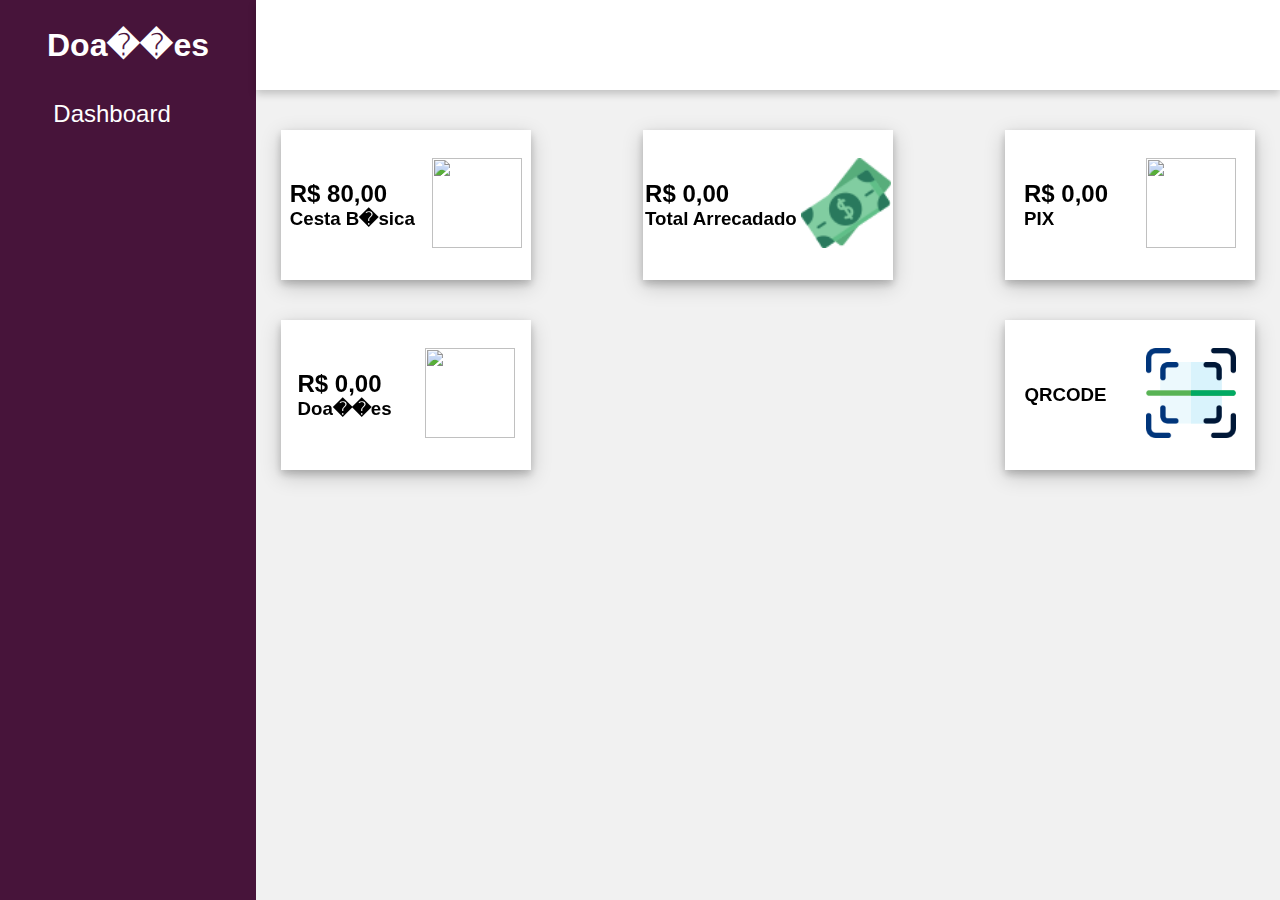
==== index.html @ a20fd076 "atualização e remoção de imagens" ====
<!DOCTYPE html>
<html lang="en">
<head>
    <meta charset="UTF-8">
    <meta http-equiv="X-UA-Compatible" content="IE=edge">
    <meta name="viewport" content="width=device-width, initial-scale=1.0">
    <link rel="stylesheet" href="style.css">
    <title>Doa��es NM</title>
</head>
<body>
    <div class="side-bar">
        <div class="logo-name">
            <h1>Doa��es</h1>
        </div>

        <ul>
            <li> <img src="img/dashboard.png" alt=""> &nbsp; Dashboard</li>
        </ul>
    </div>
    <div class="container">
        <div class="header">
        </div>
        <div class="content">
            <div class="cards">
                <div class="card">
                    <div class="box">
                        <h2>R$ 80,00</h2>
                        <h3>Cesta B�sica</h3>
                    </div>
                    <div class="icon-design">
                        <img src="/img/cesta-de-compras.png" alt="">
                    </div>
                </div>
                <div class="card">
                    <div class="box">
                        <h2>R$ 0,00</h2>
                        <h3>Total Arrecadado</h3>
                    </div>
                    <div class="icon-design">
                        <img src="/img/money.png" alt="">
                    </div>
                </div>
                <div class="card">
                    <div class="box">
                        <h2>R$ 0,00</h2>
                        <h3>PIX</h3>
                    </div>
                    <div class="icon-design">
                        <img src="/img/smartphone.png" alt="">
                    </div>
                </div>
                <div class="card">
                    <div class="box">
                        <h2>R$ 0,00</h2>
                        <h3>Doa��es</h3>
                    </div>
                    <div class="icon-design">
                        <img src="/img/cash-payment.png" alt="">
                    </div>
                </div>
                <div class="card">
                    <div class="box">
                        <h3>QRCODE</h3>
                    </div>
                    <div class="icon-design" >
                        <img src="/img/qr-code-scan.png" alt="">
                    </div>
                </div>
            </div>
        </div>
    </div>
</body>
</html>
---- style.css ----
* {
    margin: 0;
    padding: 0;
    box-sizing: border-box;
    font-family: sans-serif;
}

body {
    min-height: 100vh;
}

li {
    list-style: none;
    color: white;
}

a{
    text-decoration: none;
}

h1 {
    color: white;
}

.btn{
    background: #25041d;
    color: white;
    padding: 5px 10px;
    text-align: center;
}

.btn:hover{
    color: #25041d;
    background: white;
    padding: 3px 8px;
    border: 2px solid #25041d;
}

.side-bar {
    position: fixed;
    background: #47143a;
    width: 20vw;
    min-height: 100vh;
    display: flex;
    flex-direction: column;
}

.side-bar .logo-name{
    height: 10vh;
    display: flex;
    align-items: center;
    justify-content: center;
}
.side-bar li{
    font-size: 24px;
    padding: 10px 40px;
    display: flex;
    align-items: center;
}

.side-bar li:hover{
    background: white;
    color: #47143a;
}

.container{
    position: absolute;
    right: 0;
    width: 80vw;
    height: 100vh;
    background-color: #f1f1f1;
}
.container .header{
    position: fixed;
    top: 0;
    right: 0;
    width: 80vw;
    height: 10vh;
    background: white;
    display: flex;
    align-items: center;
    justify-content: center;
    box-shadow: 0 4px 8px 0 rgb(0,0,0,0.2);
}
.container .header .nav{
    width: 90%;
    display: flex;
    align-items: center;
}
.container .header .nav .search{
    flex: 3;
    display: flex;
    align-items: center;
}
.container .header .nav .search input[type=text] {
    border: none;
    background: #f1f1f1;
    padding: 10px;
    width: 50%;
}
.container .header .nav .search button {
    width: 40px;
    height: 40px;
    border: none;
    display: flex;
    align-items: center;
    justify-content: center;
}

.container .header .nav .search button img {
    width: 30px;
    height: 30px;

}
.container .header .nav .user {
    flex: 1;
    background-color: palevioletred;
}

.container .content {
    position: relative;
    margin-top: 10vh;
    min-height: 90vh;
}

.container .content .cards{
    padding: 20px 15px;
    display: flex;
    align-items: center;
    justify-content: space-between;
    flex-wrap: wrap;
}

.container .content .cards .card {
    width: 250px;
    height: 150px;
    background: white;
    margin: 20px 10px;
    display: flex;
    align-items: center;
    justify-content: space-around;
    box-shadow: 0 4px 8px 0 rgba(0,0,0,0.2),0 6px 20px 0 rgba(0,0,0,0.19);
}

.container .content .cards .card .icon-design img {
    width: 90px;
    height: 90px;
}

.container .container .content-ii {
    min-height: 60vh;
    display: flex;
    justify-content: space-around;
    align-items: flex-start;
    flex-wrap: wrap;
}

.pix {
    color: black;
}
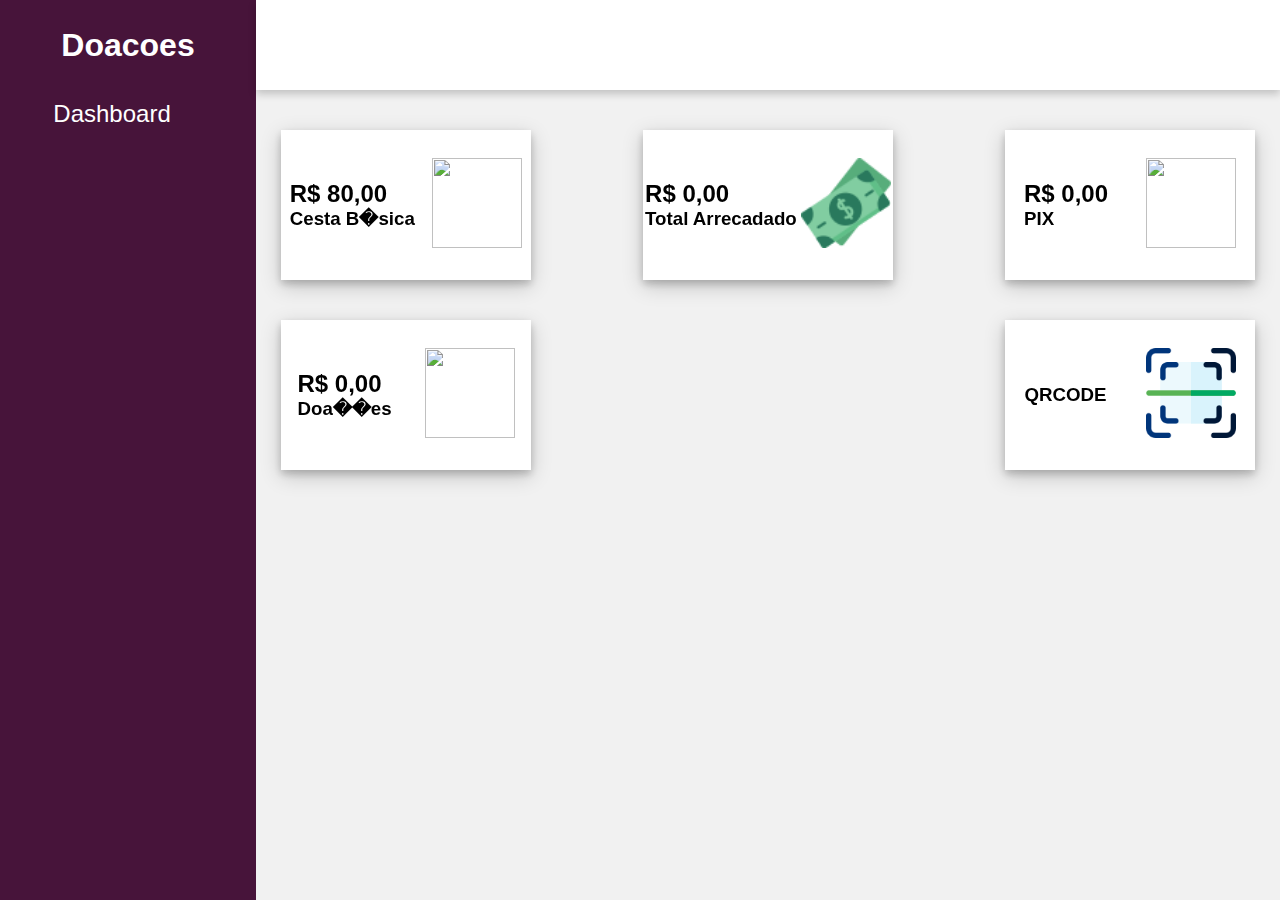
==== commit 75332a51: "atualizando nome do projeto" ====
--- a/index.html
+++ b/index.html
@@ -5,12 +5,12 @@
     <meta http-equiv="X-UA-Compatible" content="IE=edge">
     <meta name="viewport" content="width=device-width, initial-scale=1.0">
     <link rel="stylesheet" href="style.css">
-    <title>Doa��es NM</title>
+    <title>Projeto familia feliz</title>
 </head>
 <body>
     <div class="side-bar">
         <div class="logo-name">
-            <h1>Doa��es</h1>
+            <h1>Doacoes</h1>
         </div>
 
         <ul>
@@ -70,4 +70,4 @@
         </div>
     </div>
 </body>
-</html>+</html>
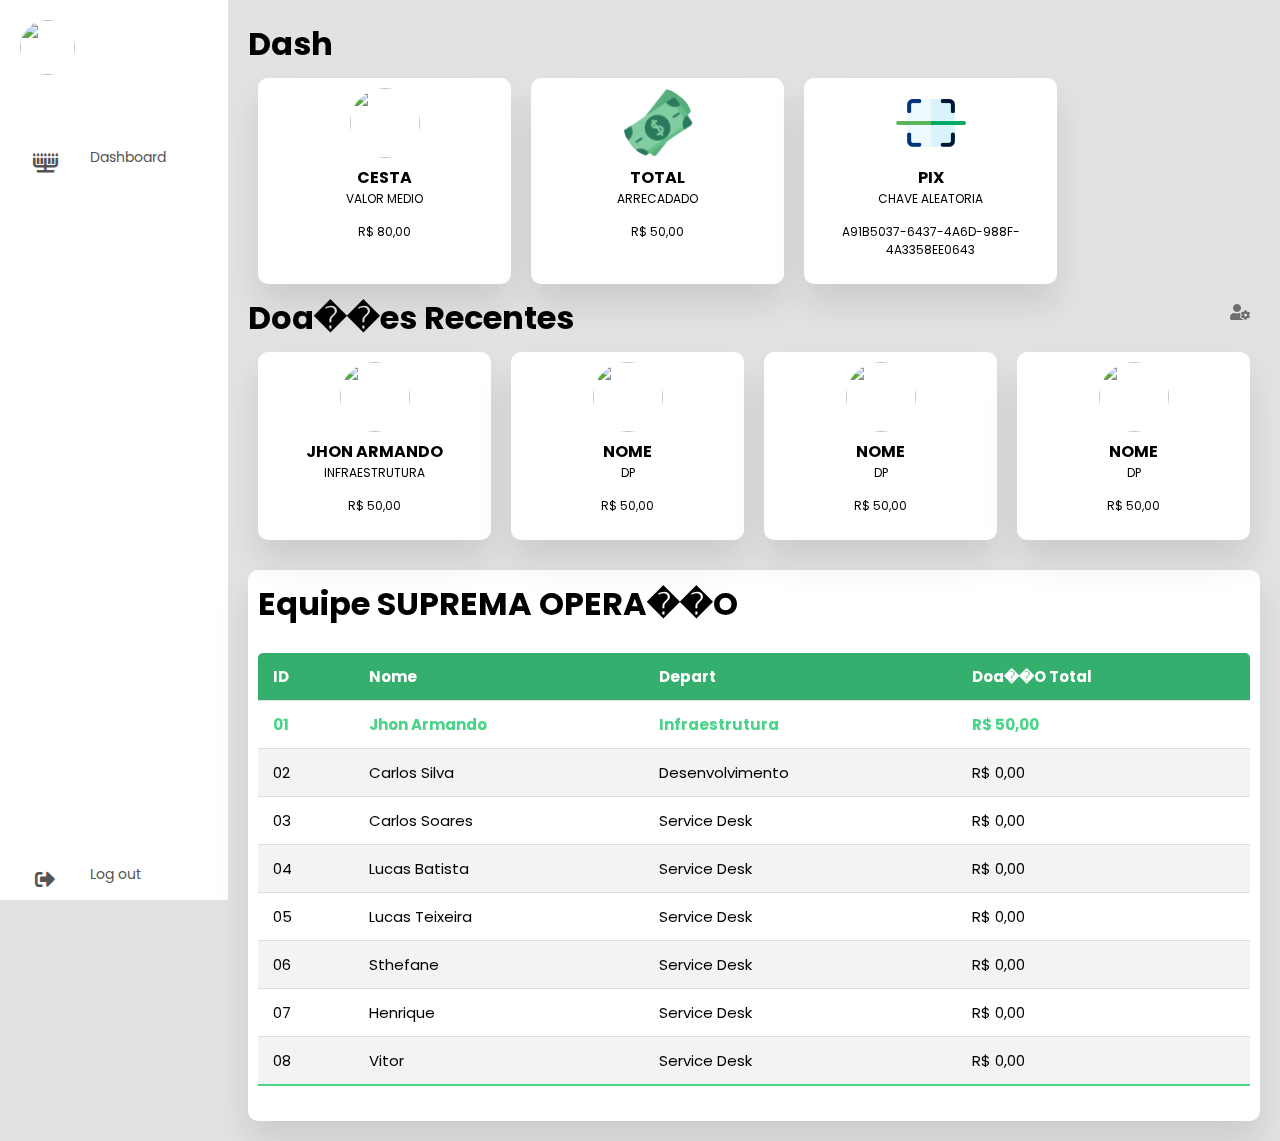
==== commit e6fd40d0: "removendo a propriedade button" ====
--- a/index.html
+++ b/index.html
@@ -1,73 +1,163 @@
 <!DOCTYPE html>
-<html lang="en">
+<html lang="pt-br">
 <head>
-    <meta charset="UTF-8">
-    <meta http-equiv="X-UA-Compatible" content="IE=edge">
-    <meta name="viewport" content="width=device-width, initial-scale=1.0">
-    <link rel="stylesheet" href="style.css">
-    <title>Projeto familia feliz</title>
+  <meta charset="UTF-8" />
+  <title>Doa��es</title>
+  <link rel="stylesheet" href="style.css" />
+  <link rel="stylesheet" href="https://cdnjs.cloudflare.com/ajax/libs/font-awesome/5.15.4/css/all.min.css"/>
 </head>
 <body>
-    <div class="side-bar">
-        <div class="logo-name">
-            <h1>Doacoes</h1>
+  <div class="container">
+    <nav>
+      <ul>
+        <li><a href="#" class="logo">
+          <img src="./img/logo.jpg">
+          <span class="nav-item"></span>
+        </a></li>
+        <li><a href="#">
+          <i class="fas fa-menorah"></i>
+          <span class="nav-item">Dashboard</span>
+        </a></li>
+        <!-- Adicionando logout-->
+        <li><a href="#" class="logout">
+          <i class="fas fa-sign-out-alt"></i>
+          <span class="nav-item">Log out</span>
+        </a></li>
+      </ul>
+    </nav>
+
+    <!--Principal painel de doa��es-->
+    <section class="main">
+        <div class="main-top">
+            <h1>Dash</h1>
+          </div>
+          <div class="users">
+            <div class="card">
+              <img src="./img/cesta.png">
+              <h4>Cesta</h4>
+              <p>Valor Medio</p>
+              <p>R$ 80,00</p>
+            </div>
+            <div class="card">
+                <img src="./img/money.png">
+                <h4>Total</h4>
+                <p>arrecadado</p>
+                <p>R$ 50,00</p>
+              </div>
+            <div class="card">
+                <img src="./img/qrcode.png">
+                <h4>PIX</h4>
+                <p>Chave Aleatoria</p>
+                <p>a91b5037-6437-4a6d-988f-4a3358ee0643</p>
+                
+            </div>
+          </div>
+      <div class="main-top">
+        <h1>Doa��es Recentes</h1>
+        <i class="fas fa-user-cog"></i>
+      </div>
+      <div class="users">
+        <div class="card">
+          <img src="./img/membros/jhon.jpeg">
+          <h4>Jhon Armando</h4>
+          <p>infraestrutura</p>
+          <p>R$ 50,00</p>
         </div>
+        <div class="card">
+            <img src="./img/membros/">
+            <h4>nome</h4>
+            <p>dp</p>
+            <p>R$ 50,00</p>
+          </div>
+          <div class="card">
+            <img src="./img/membros/">
+            <h4>nome</h4>
+            <p>dp</p>
+            <p>R$ 50,00</p>
+          </div>
+          <div class="card">
+            <img src="./img/membros/">
+            <h4>nome</h4>
+            <p>dp</p>
+            <p>R$ 50,00</p>
+          </div>
+      </div>
+      <!--Lista do time doador-->
+      <section class="equipe">
+        <div class="equipe-list">
+          <h1>Equipe SUPREMA OPERA��O</h1>
+          <table class="table">
+            <thead>
+              <tr>
+                <th>ID</th>
+                <th>Nome</th>
+                <th>Depart</th>
+                <th>Doa��o Total</th> 
+              </tr>
+            </thead>
+            <tbody>
+              <tr>
+                <tr class="top1">
+                <td>01</td>
+                <td>Jhon Armando</td>
+                <td>Infraestrutura</td>
+                <td>R$ 50,00</td></tr>
+                
+              </tr>
+                <td>02</td>
+                <td>Carlos Silva</td>
+                <td>Desenvolvimento</td>
+                <td>R$ 0,00</td>
+                
+              </tr>
+              <tr>
+                <td>03</td>
+                <td>Carlos Soares</td>
+                <td>Service Desk</td>
+                <td>R$ 0,00</td>
+                
+              </tr>
+              <tr>
+                <td>04</td>
+                <td>Lucas Batista</td>
+                <td>Service Desk</td>
+                <td>R$ 0,00</td>
+               
+              </tr>
+              <tr >
+                <td>05</td>
+                <td>Lucas Teixeira</td>
+                <td>Service Desk</td>
+                <td>R$ 0,00</td>
+                
+              </tr>
+              <tr >
+                <td>06</td>
+                <td>Sthefane</td>
+                <td>Service Desk</td>
+                <td>R$ 0,00</td>
+                
+              </tr>
+              <tr >
+                <td>07</td>
+                <td>Henrique</td>
+                <td>Service Desk</td>
+                <td>R$ 0,00</td>
+                
+              </tr>
+              <tr >
+                <td>08</td>
+                <td>Vitor</td>
+                <td>Service Desk</td>
+                <td>R$ 0,00</td>
+                
+              </tr>
+            </tbody>
+          </table>
+        </div>
+      </section>
+    </section>
+  </div>
 
-        <ul>
-            <li> <img src="img/dashboard.png" alt=""> &nbsp; Dashboard</li>
-        </ul>
-    </div>
-    <div class="container">
-        <div class="header">
-        </div>
-        <div class="content">
-            <div class="cards">
-                <div class="card">
-                    <div class="box">
-                        <h2>R$ 80,00</h2>
-                        <h3>Cesta B�sica</h3>
-                    </div>
-                    <div class="icon-design">
-                        <img src="/img/cesta-de-compras.png" alt="">
-                    </div>
-                </div>
-                <div class="card">
-                    <div class="box">
-                        <h2>R$ 0,00</h2>
-                        <h3>Total Arrecadado</h3>
-                    </div>
-                    <div class="icon-design">
-                        <img src="/img/money.png" alt="">
-                    </div>
-                </div>
-                <div class="card">
-                    <div class="box">
-                        <h2>R$ 0,00</h2>
-                        <h3>PIX</h3>
-                    </div>
-                    <div class="icon-design">
-                        <img src="/img/smartphone.png" alt="">
-                    </div>
-                </div>
-                <div class="card">
-                    <div class="box">
-                        <h2>R$ 0,00</h2>
-                        <h3>Doa��es</h3>
-                    </div>
-                    <div class="icon-design">
-                        <img src="/img/cash-payment.png" alt="">
-                    </div>
-                </div>
-                <div class="card">
-                    <div class="box">
-                        <h3>QRCODE</h3>
-                    </div>
-                    <div class="icon-design" >
-                        <img src="/img/qr-code-scan.png" alt="">
-                    </div>
-                </div>
-            </div>
-        </div>
-    </div>
 </body>
 </html>
--- a/style.css
+++ b/style.css
@@ -1,160 +1,181 @@
-* {
-    margin: 0;
-    padding: 0;
-    box-sizing: border-box;
-    font-family: sans-serif;
+/*  import google fonts */
+@import url("https://fonts.googleapis.com/css2?family=Poppins:wght@400;500;600;700&display=swap");
+*{
+  margin: 0;
+  padding: 0;
+  outline: none;
+  border: none;
+  text-decoration: none;
+  box-sizing: border-box;
+  font-family: "Poppins", sans-serif;
+}
+body{
+  background: rgb(226, 226, 226);
+}
+nav{
+  position: sticky;
+  top: 0;
+  bottom: 0;
+  height: 100vh;
+  left: 0;
+  width: 90px;
+  /* width: 280px; */
+  background: #fff;
+  overflow: hidden;
+  transition: 1s;
+}
+nav:hover{
+  width: 280px;
+  transition: 1s;
+}
+.logo{
+  text-align: center;
+  display: flex;
+  margin: 10px 0 0 10px;
+  padding-bottom: 3rem;
 }
 
-body {
-    min-height: 100vh;
+.logo img{
+  width: 55px;
+  height: 55px;
+  border-radius: 50%;
 }
-
-li {
-    list-style: none;
-    color: white;
+.logo span{
+  font-weight: bold;
+  padding-left: 15px;
+  font-size: 18px;
+  text-transform: uppercase;
 }
-
 a{
-    text-decoration: none;
+  position: relative;
+  width: 280px;
+  font-size: 14px;
+  color: rgb(85, 83, 83);
+  display: table;
+  padding: 10px;
 }
-
-h1 {
-    color: white;
+nav .fas{
+  position: relative;
+  width: 70px;
+  height: 40px;
+  top: 20px;
+  font-size: 20px;
+  text-align: center;
 }
-
-.btn{
-    background: #25041d;
-    color: white;
-    padding: 5px 10px;
-    text-align: center;
+.nav-item{
+  position: relative;
+  top: 12px;
+  margin-left: 10px;
 }
-
-.btn:hover{
-    color: #25041d;
-    background: white;
-    padding: 3px 8px;
-    border: 2px solid #25041d;
+a:hover{
+  background: #eee;
 }
-
-.side-bar {
-    position: fixed;
-    background: #47143a;
-    width: 20vw;
-    min-height: 100vh;
-    display: flex;
-    flex-direction: column;
+a:hover i{
+  color: black;
+  transition: 0.5s;
 }
-
-.side-bar .logo-name{
-    height: 10vh;
-    display: flex;
-    align-items: center;
-    justify-content: center;
-}
-.side-bar li{
-    font-size: 24px;
-    padding: 10px 40px;
-    display: flex;
-    align-items: center;
-}
-
-.side-bar li:hover{
-    background: white;
-    color: #47143a;
+.logout{
+  position: absolute;
+  bottom: 0;
 }
 
 .container{
-    position: absolute;
-    right: 0;
-    width: 80vw;
-    height: 100vh;
-    background-color: #f1f1f1;
-}
-.container .header{
-    position: fixed;
-    top: 0;
-    right: 0;
-    width: 80vw;
-    height: 10vh;
-    background: white;
-    display: flex;
-    align-items: center;
-    justify-content: center;
-    box-shadow: 0 4px 8px 0 rgb(0,0,0,0.2);
-}
-.container .header .nav{
-    width: 90%;
-    display: flex;
-    align-items: center;
-}
-.container .header .nav .search{
-    flex: 3;
-    display: flex;
-    align-items: center;
-}
-.container .header .nav .search input[type=text] {
-    border: none;
-    background: #f1f1f1;
-    padding: 10px;
-    width: 50%;
-}
-.container .header .nav .search button {
-    width: 40px;
-    height: 40px;
-    border: none;
-    display: flex;
-    align-items: center;
-    justify-content: center;
+  display: flex;
 }
 
-.container .header .nav .search button img {
-    width: 30px;
-    height: 30px;
-
+/* MAin Section */
+.main{
+  position: relative;
+  padding: 20px;
+  width: 100%;
 }
-.container .header .nav .user {
-    flex: 1;
-    background-color: palevioletred;
+.main-top{
+  display: flex;
+  width: 100%;
+}
+.main-top i{
+  position: absolute;
+  right: 0;
+  margin: 10px 30px;
+  color: rgb(110, 109, 109);
+  cursor: pointer;
+}
+.main .users{
+  display: flex;
+  width: 100%;
+}
+.users .card{
+  width: 25%;
+  margin: 10px;
+  background: #fff;
+  text-align: center;
+  border-radius: 10px;
+  padding: 10px;
+  box-shadow: 0 20px 35px rgba(0, 0, 0, 0.1);
+}
+.users .card img{
+  width: 70px;
+  height: 70px;
+  border-radius: 50%;
+}
+.users .card h4{
+  text-transform: uppercase;
+}
+.users .card p{
+  font-size: 12px;
+  margin-bottom: 15px;
+  text-transform: uppercase;
+}
+.users table{
+  margin:  auto;
 }
 
-.container .content {
-    position: relative;
-    margin-top: 10vh;
-    min-height: 90vh;
+.users td{
+  font-size: 14px;
+  padding-right: 15px;
 }
 
-.container .content .cards{
-    padding: 20px 15px;
-    display: flex;
-    align-items: center;
-    justify-content: space-between;
-    flex-wrap: wrap;
+/*Equipe Lista section  */
+.equipe{
+  margin-top: 20px;
+  text-transform: capitalize;
 }
-
-.container .content .cards .card {
-    width: 250px;
-    height: 150px;
-    background: white;
-    margin: 20px 10px;
-    display: flex;
-    align-items: center;
-    justify-content: space-around;
-    box-shadow: 0 4px 8px 0 rgba(0,0,0,0.2),0 6px 20px 0 rgba(0,0,0,0.19);
+.equipe-list{
+  width: 100%;
+  padding: 10px;
+  margin-top: 10px;
+  background: #fff;
+  border-radius: 10px;
+  box-shadow: 0 20px 35px rgba(0, 0, 0, 0.1);
 }
-
-.container .content .cards .card .icon-design img {
-    width: 90px;
-    height: 90px;
+.table{
+  border-collapse: collapse;
+  margin: 25px 0;
+  font-size: 15px;
+  min-width: 100%;
+  overflow: hidden;
+  border-radius: 5px 5px 0 0;
 }
-
-.container .container .content-ii {
-    min-height: 60vh;
-    display: flex;
-    justify-content: space-around;
-    align-items: flex-start;
-    flex-wrap: wrap;
+table thead tr{
+  color: #fff;
+  background: #34AF6D;
+  text-align: left;
+  font-weight: bold;
 }
-
-.pix {
-    color: black;
+.table th,
+.table td{
+  padding: 12px 15px;
 }
+.table tbody tr{
+  border-bottom: 1px solid #ddd;
+}
+.table tbody tr:nth-of-type(odd){
+  background: #f3f3f3;
+}
+.table tbody tr.top1{
+  font-weight: bold;
+  color: #4AD489;
+}
+.table tbody tr:last-of-type{
+  border-bottom: 2px solid #4AD489;
+}
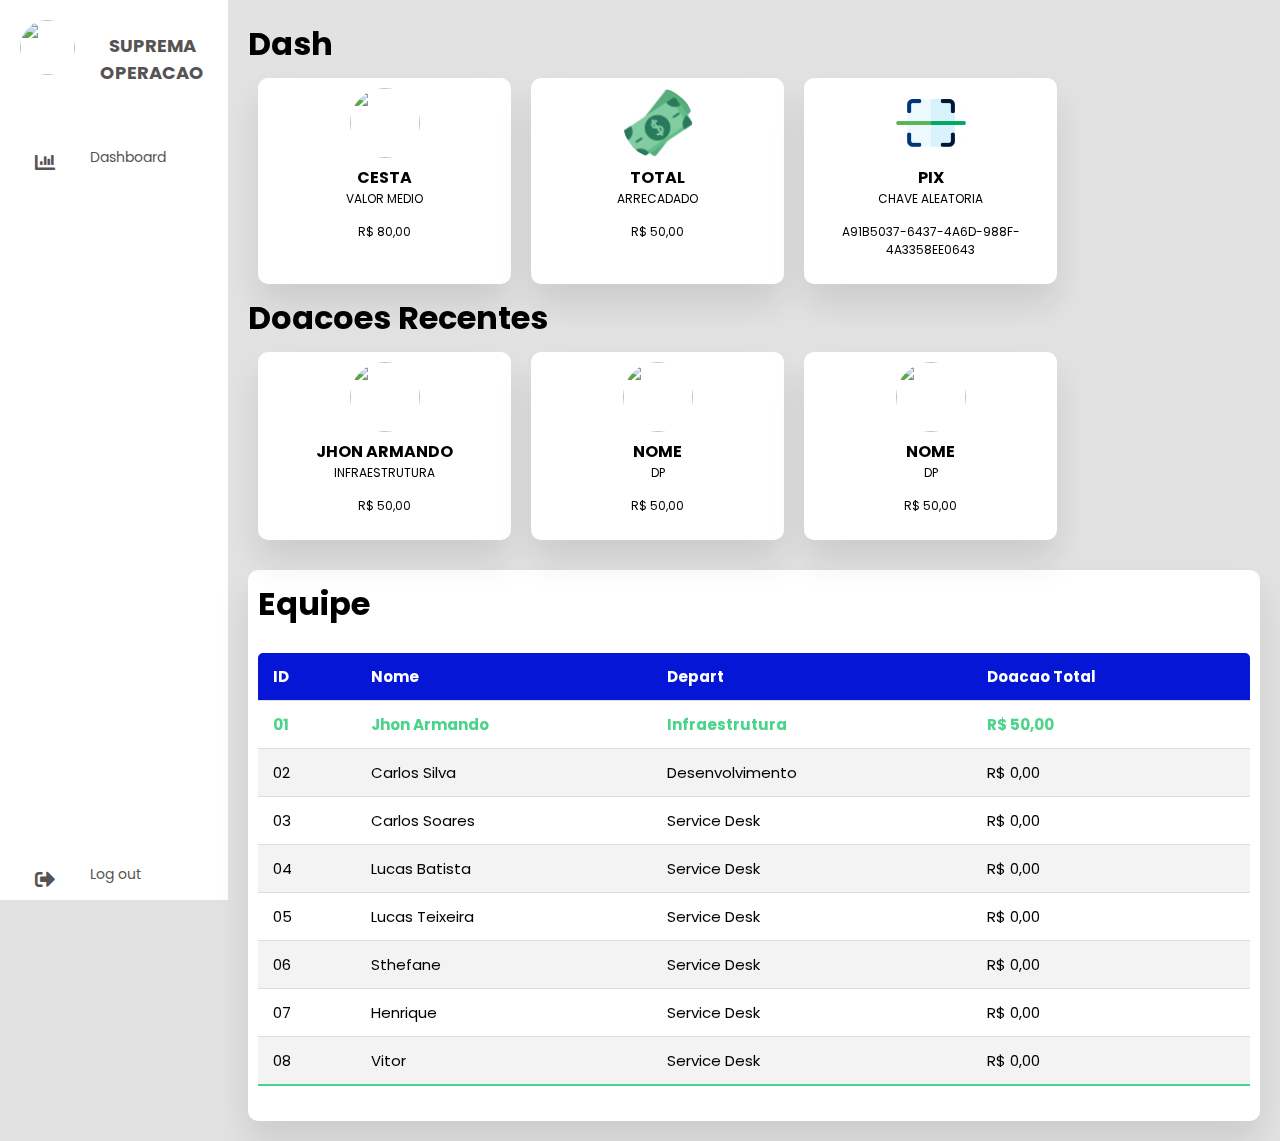
==== commit 3d68f84f: "alteração de campos, adicionar novo icon fas fa" ====
--- a/index.html
+++ b/index.html
@@ -2,7 +2,7 @@
 <html lang="pt-br">
 <head>
   <meta charset="UTF-8" />
-  <title>Doa��es</title>
+  <title>Projeto1</title>
   <link rel="stylesheet" href="style.css" />
   <link rel="stylesheet" href="https://cdnjs.cloudflare.com/ajax/libs/font-awesome/5.15.4/css/all.min.css"/>
 </head>
@@ -12,10 +12,10 @@
       <ul>
         <li><a href="#" class="logo">
           <img src="./img/logo.jpg">
-          <span class="nav-item"></span>
+          <span class="nav-item">Suprema <br> Operacao</span>
         </a></li>
         <li><a href="#">
-          <i class="fas fa-menorah"></i>
+          <i class="fas fa-chart-bar"></i>
           <span class="nav-item">Dashboard</span>
         </a></li>
         <!-- Adicionando logout-->
@@ -53,8 +53,7 @@
             </div>
           </div>
       <div class="main-top">
-        <h1>Doa��es Recentes</h1>
-        <i class="fas fa-user-cog"></i>
+        <h1>Doacoes Recentes</h1>
       </div>
       <div class="users">
         <div class="card">
@@ -75,24 +74,20 @@
             <p>dp</p>
             <p>R$ 50,00</p>
           </div>
-          <div class="card">
-            <img src="./img/membros/">
-            <h4>nome</h4>
-            <p>dp</p>
-            <p>R$ 50,00</p>
-          </div>
+          
       </div>
       <!--Lista do time doador-->
       <section class="equipe">
         <div class="equipe-list">
-          <h1>Equipe SUPREMA OPERA��O</h1>
+          <h1>Equipe</h1>
           <table class="table">
             <thead>
+
               <tr>
                 <th>ID</th>
                 <th>Nome</th>
                 <th>Depart</th>
-                <th>Doa��o Total</th> 
+                <th>Doacao Total</th> 
               </tr>
             </thead>
             <tbody>
--- a/style.css
+++ b/style.css
@@ -18,16 +18,13 @@
   bottom: 0;
   height: 100vh;
   left: 0;
-  width: 90px;
-  /* width: 280px; */
+  /* width: 90px; */
+  width: 280px;
   background: #fff;
   overflow: hidden;
-  transition: 1s;
+  /* transition: 1s; */
 }
-nav:hover{
-  width: 280px;
-  transition: 1s;
-}
+
 .logo{
   text-align: center;
   display: flex;
@@ -158,7 +155,7 @@
 }
 table thead tr{
   color: #fff;
-  background: #34AF6D;
+  background: #0516d7;
   text-align: left;
   font-weight: bold;
 }
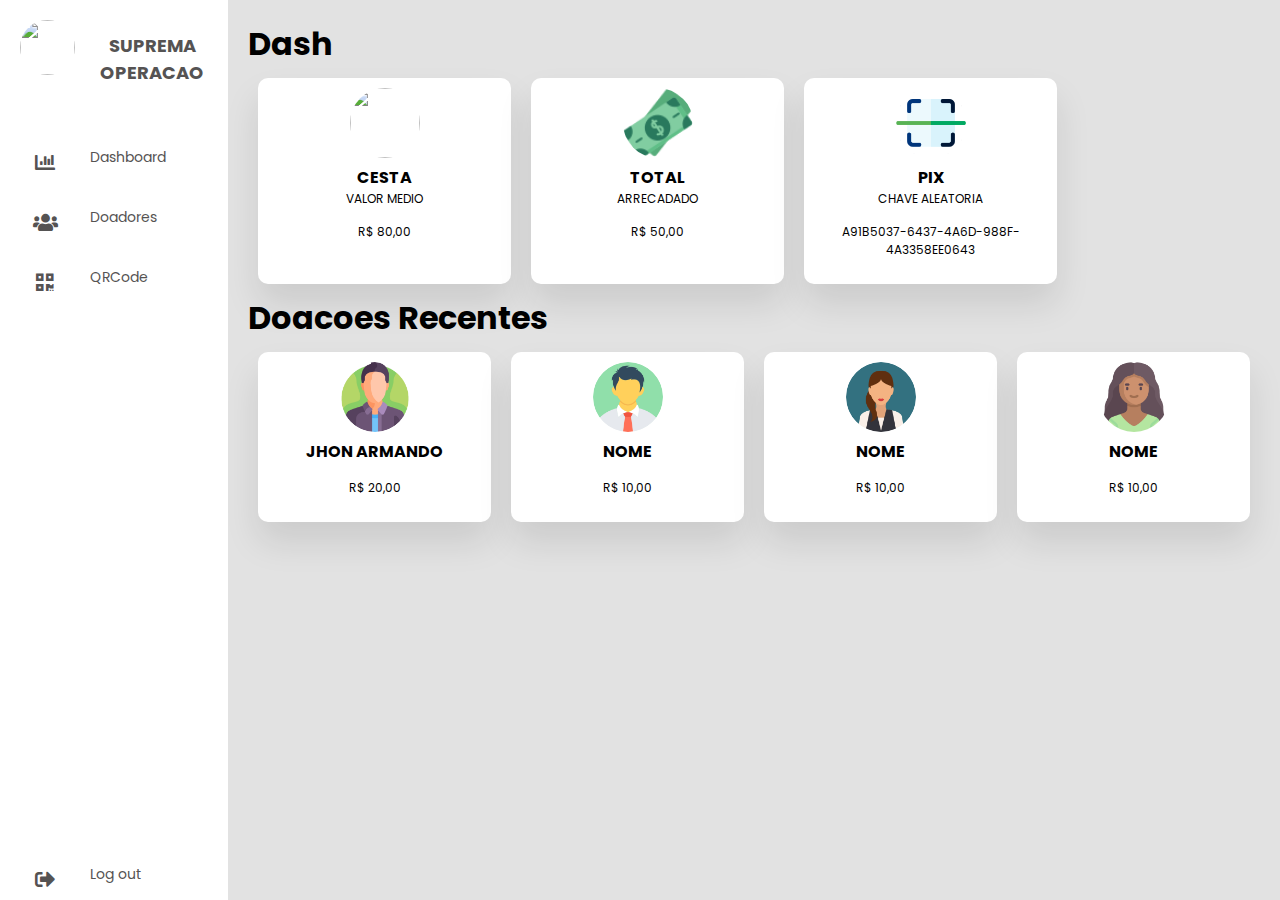
==== commit 59d2e19f: "inserindo novos avatares e QRCode" ====
--- a/index.html
+++ b/index.html
@@ -4,6 +4,7 @@
   <meta charset="UTF-8" />
   <title>Projeto1</title>
   <link rel="stylesheet" href="style.css" />
+  <link rel="shortcut icon" href="img/favicon.ico">
   <link rel="stylesheet" href="https://cdnjs.cloudflare.com/ajax/libs/font-awesome/5.15.4/css/all.min.css"/>
 </head>
 <body>
@@ -18,6 +19,14 @@
           <i class="fas fa-chart-bar"></i>
           <span class="nav-item">Dashboard</span>
         </a></li>
+        <li><a href="#">
+          <i class="fas fa-users"></i>
+          <span class="nav-item">Doadores</span>
+        </a></li>
+        <li><a href="info.html">
+          <i class="fas fa-qrcode"></i>
+          <span class="nav-item">QRCode</span>
+        </a></li>
         <!-- Adicionando logout-->
         <li><a href="#" class="logout">
           <i class="fas fa-sign-out-alt"></i>
@@ -26,7 +35,7 @@
       </ul>
     </nav>
 
-    <!--Principal painel de doa��es-->
+    <!--Informacao das doacoes-->
     <section class="main">
         <div class="main-top">
             <h1>Dash</h1>
@@ -57,100 +66,33 @@
       </div>
       <div class="users">
         <div class="card">
-          <img src="./img/membros/jhon.jpeg">
+          <img src="./img/membros/avatar1.png">
           <h4>Jhon Armando</h4>
-          <p>infraestrutura</p>
-          <p>R$ 50,00</p>
+          <p></p>
+          <p>R$ 20,00</p>
         </div>
         <div class="card">
-            <img src="./img/membros/">
+            <img src="./img/membros/avatar2.png">
             <h4>nome</h4>
-            <p>dp</p>
-            <p>R$ 50,00</p>
+            <p></p>
+            <p>R$ 10,00</p>
           </div>
           <div class="card">
-            <img src="./img/membros/">
+            <img src="./img/membros/avatar3.png">
             <h4>nome</h4>
-            <p>dp</p>
-            <p>R$ 50,00</p>
+            <p></p>
+            <p>R$ 10,00</p>
+          </div>
+          <div class="card">
+            <img src="./img/membros/avatar4.png">
+            <h4>nome</h4>
+            <p></p>
+            <p>R$ 10,00</p>
           </div>
           
+          
       </div>
-      <!--Lista do time doador-->
-      <section class="equipe">
-        <div class="equipe-list">
-          <h1>Equipe</h1>
-          <table class="table">
-            <thead>
-
-              <tr>
-                <th>ID</th>
-                <th>Nome</th>
-                <th>Depart</th>
-                <th>Doacao Total</th> 
-              </tr>
-            </thead>
-            <tbody>
-              <tr>
-                <tr class="top1">
-                <td>01</td>
-                <td>Jhon Armando</td>
-                <td>Infraestrutura</td>
-                <td>R$ 50,00</td></tr>
-                
-              </tr>
-                <td>02</td>
-                <td>Carlos Silva</td>
-                <td>Desenvolvimento</td>
-                <td>R$ 0,00</td>
-                
-              </tr>
-              <tr>
-                <td>03</td>
-                <td>Carlos Soares</td>
-                <td>Service Desk</td>
-                <td>R$ 0,00</td>
-                
-              </tr>
-              <tr>
-                <td>04</td>
-                <td>Lucas Batista</td>
-                <td>Service Desk</td>
-                <td>R$ 0,00</td>
-               
-              </tr>
-              <tr >
-                <td>05</td>
-                <td>Lucas Teixeira</td>
-                <td>Service Desk</td>
-                <td>R$ 0,00</td>
-                
-              </tr>
-              <tr >
-                <td>06</td>
-                <td>Sthefane</td>
-                <td>Service Desk</td>
-                <td>R$ 0,00</td>
-                
-              </tr>
-              <tr >
-                <td>07</td>
-                <td>Henrique</td>
-                <td>Service Desk</td>
-                <td>R$ 0,00</td>
-                
-              </tr>
-              <tr >
-                <td>08</td>
-                <td>Vitor</td>
-                <td>Service Desk</td>
-                <td>R$ 0,00</td>
-                
-              </tr>
-            </tbody>
-          </table>
-        </div>
-      </section>
+     
     </section>
   </div>
 
--- a/style.css
+++ b/style.css
@@ -169,10 +169,45 @@
 .table tbody tr:nth-of-type(odd){
   background: #f3f3f3;
 }
-.table tbody tr.top1{
+.table tbody tr.ativo{
   font-weight: bold;
   color: #4AD489;
+}
+.table tbody tr.inativo{
+  font-weight: bold;
+  color: #e72209;
 }
 .table tbody tr:last-of-type{
   border-bottom: 2px solid #4AD489;
 }
+
+/* estilizando pagina "sobre" */
+
+.pix img {
+  width: 100%;
+  margin: 10px 0 0 0;
+}
+.pix {
+  width: 100%;
+  margin: 10px 0 0 0;
+  
+	flex-wrap: wrap;
+  align-items: center;
+  width: 320px;
+  height: 520px;
+  position: relative;
+  background-image: linear-gradient(to top, #0516d7, #3242f1,#3a42a0, #2838e9);
+  border-radius: 20px;
+  margin: 0 auto;
+  padding: 0 10px;
+}
+
+.pix p{
+	font-size: 18px;
+	padding: 20px;
+	margin-top: 5px;
+	font-weight: 500;
+	color: #f5f5f5;
+	margin: 0 auto;
+  text-align: center;
+}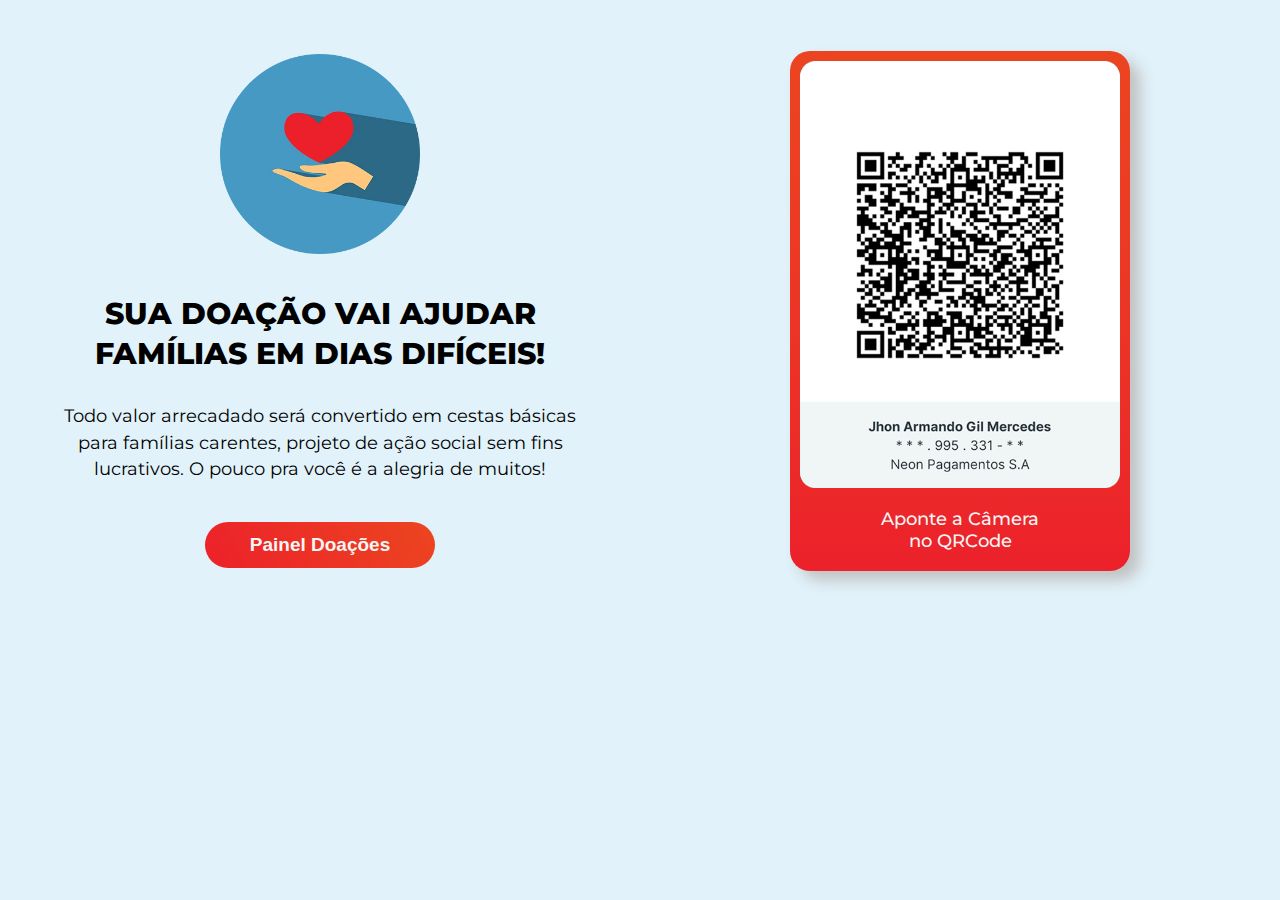
==== commit 7049aabb: "Primeita etapa finalizado" ====
--- a/index.html
+++ b/index.html
@@ -1,100 +1,44 @@
-<!DOCTYPE html>
-<html lang="pt-br">
-<head>
-  <meta charset="UTF-8" />
-  <title>Projeto1</title>
-  <link rel="stylesheet" href="style.css" />
-  <link rel="shortcut icon" href="img/favicon.ico">
-  <link rel="stylesheet" href="https://cdnjs.cloudflare.com/ajax/libs/font-awesome/5.15.4/css/all.min.css"/>
-</head>
-<body>
-  <div class="container">
-    <nav>
-      <ul>
-        <li><a href="#" class="logo">
-          <img src="./img/logo.jpg">
-          <span class="nav-item">Suprema <br> Operacao</span>
-        </a></li>
-        <li><a href="#">
-          <i class="fas fa-chart-bar"></i>
-          <span class="nav-item">Dashboard</span>
-        </a></li>
-        <li><a href="#">
-          <i class="fas fa-users"></i>
-          <span class="nav-item">Doadores</span>
-        </a></li>
-        <li><a href="info.html">
-          <i class="fas fa-qrcode"></i>
-          <span class="nav-item">QRCode</span>
-        </a></li>
-        <!-- Adicionando logout-->
-        <li><a href="#" class="logout">
-          <i class="fas fa-sign-out-alt"></i>
-          <span class="nav-item">Log out</span>
-        </a></li>
-      </ul>
-    </nav>
-
-    <!--Informacao das doacoes-->
-    <section class="main">
-        <div class="main-top">
-            <h1>Dash</h1>
-          </div>
-          <div class="users">
-            <div class="card">
-              <img src="./img/cesta.png">
-              <h4>Cesta</h4>
-              <p>Valor Medio</p>
-              <p>R$ 80,00</p>
-            </div>
-            <div class="card">
-                <img src="./img/money.png">
-                <h4>Total</h4>
-                <p>arrecadado</p>
-                <p>R$ 50,00</p>
-              </div>
-            <div class="card">
-                <img src="./img/qrcode.png">
-                <h4>PIX</h4>
-                <p>Chave Aleatoria</p>
-                <p>a91b5037-6437-4a6d-988f-4a3358ee0643</p>
-                
-            </div>
-          </div>
-      <div class="main-top">
-        <h1>Doacoes Recentes</h1>
-      </div>
-      <div class="users">
-        <div class="card">
-          <img src="./img/membros/avatar1.png">
-          <h4>Jhon Armando</h4>
-          <p></p>
-          <p>R$ 20,00</p>
-        </div>
-        <div class="card">
-            <img src="./img/membros/avatar2.png">
-            <h4>nome</h4>
-            <p></p>
-            <p>R$ 10,00</p>
-          </div>
-          <div class="card">
-            <img src="./img/membros/avatar3.png">
-            <h4>nome</h4>
-            <p></p>
-            <p>R$ 10,00</p>
-          </div>
-          <div class="card">
-            <img src="./img/membros/avatar4.png">
-            <h4>nome</h4>
-            <p></p>
-            <p>R$ 10,00</p>
-          </div>
-          
-          
-      </div>
-     
-    </section>
-  </div>
-
-</body>
-</html>
+<!DOCTYPE html>
+<html lang="pt-br">
+<head>
+	<meta charset="utf-8">
+	<meta http-equiv="X-UA-Compatible" content="IE=edge">
+	<meta name="viewport" content="width=device-width, initial-scale=1">
+	<link rel="shortcut icon" href="./img/favicon.ico">
+	<link rel="stylesheet" href="./css/estilo.css">
+	<title>Faça uma Família Feliz!</title>
+</head>
+<body>
+
+	<main>
+			
+		<section class="esquerdo">
+
+			<img src="./img/img-principal.png">
+			
+				<div class="texto">
+					<h1>sua doação vai ajudar famílias em dias difíceis!</h1>
+					<p>
+						Todo valor arrecadado será convertido em cestas básicas
+						para famílias carentes, projeto de ação social sem fins
+						lucrativos. O pouco pra você é a alegria de muitos!	
+					</p>
+				</div>
+			<a href="dash.html">
+				<button>Painel Doações</button>
+			</a>
+		</section>
+
+		<section class="direito">
+			
+				<div class="pix">
+					<img src="./img/qr.png">
+					<p>Aponte a Câmera<br>no QRCode</p>
+				</div>
+			
+		</section>
+
+	</main>
+
+</body>
+</html>--- a/css/estilo.css
+++ b/css/estilo.css
@@ -0,0 +1,108 @@
+@import url('https://fonts.googleapis.com/css2?family=Montserrat:wght@400;500;600;700;800&display=swap');
+*{
+	margin: 0;
+	padding: 0;
+}
+body{
+	width: 100%;
+	height: auto!important;
+	background-color:#e1f2fa;
+	background-image: ;
+	font-family: montserrat;
+	font-weight: 400;
+	display: flex;
+	vertical-align: center;
+}
+main{
+	width: 1320px;
+	margin: 0 auto;
+	display: flex;
+	align-items: center;
+	margin-top: 4%;
+}
+.esquerdo{
+	width: 50%;
+	display: flex;
+	flex-direction: column;
+    align-items: center;
+    justify-content: center;
+	margin: 0 auto;
+	margin: 0 0 0 0;
+}
+
+.esquerdo img{
+	width: 200px;
+}
+.esquerdo h1,p{
+	text-align: center;
+}
+.esquerdo .texto{
+	width:80% ;
+	
+}
+.esquerdo .texto h1{
+	font-size: 1.9em;
+	text-transform: uppercase;
+	font-weight: 800;
+	margin:40px 0 0 0 ;
+	line-height: 1.3;
+}
+.esquerdo p{
+	margin: 30px 0 40px 0;
+	font-size: 1.1em;
+	line-height: 1.5;
+}
+.esquerdo button{
+	padding: 12px 45px;
+	border-radius: 40px;
+	border: none;
+	font-size: 19px;
+	font-weight: 600;
+	color: #f5f5f5;
+	background-color: #ec212a;
+	background-image: linear-gradient(62deg, #ec212a 0%, #ec4520 100%);
+	cursor: pointer;
+	transition: background-color 1s ease;
+}
+.esquerdo button:hover{
+	background: #ec4520;
+}
+
+/*********** COMEÇO LADO DIREITO **************/
+
+.direito{
+	width: 50%;
+	display: flex;
+}
+.direito img{
+	width: 100%;
+    margin: 10px 0 0 0;
+}
+.direito .pix{
+	display:flex;
+	flex-wrap: wrap;
+    align-items: center;
+    width: 320px;
+    height: 520px;
+    position: relative;
+    background-image: linear-gradient(to top, #ec212b, #ec2c28, #ec3526, #ec3d23, #ec4421);
+    box-shadow: 10px 9px 15px #c0c0c0;
+    border-radius: 20px;
+    margin: 0 auto;
+    padding: 0 10px;
+}
+.direito .pix p{
+	font-size: 18px;
+	padding: 20px;
+	margin-top: 5px;
+	font-weight: 500;
+	color: #f5f5f5;
+	margin: 0 auto;
+}
+
+
+
+
+
+
+
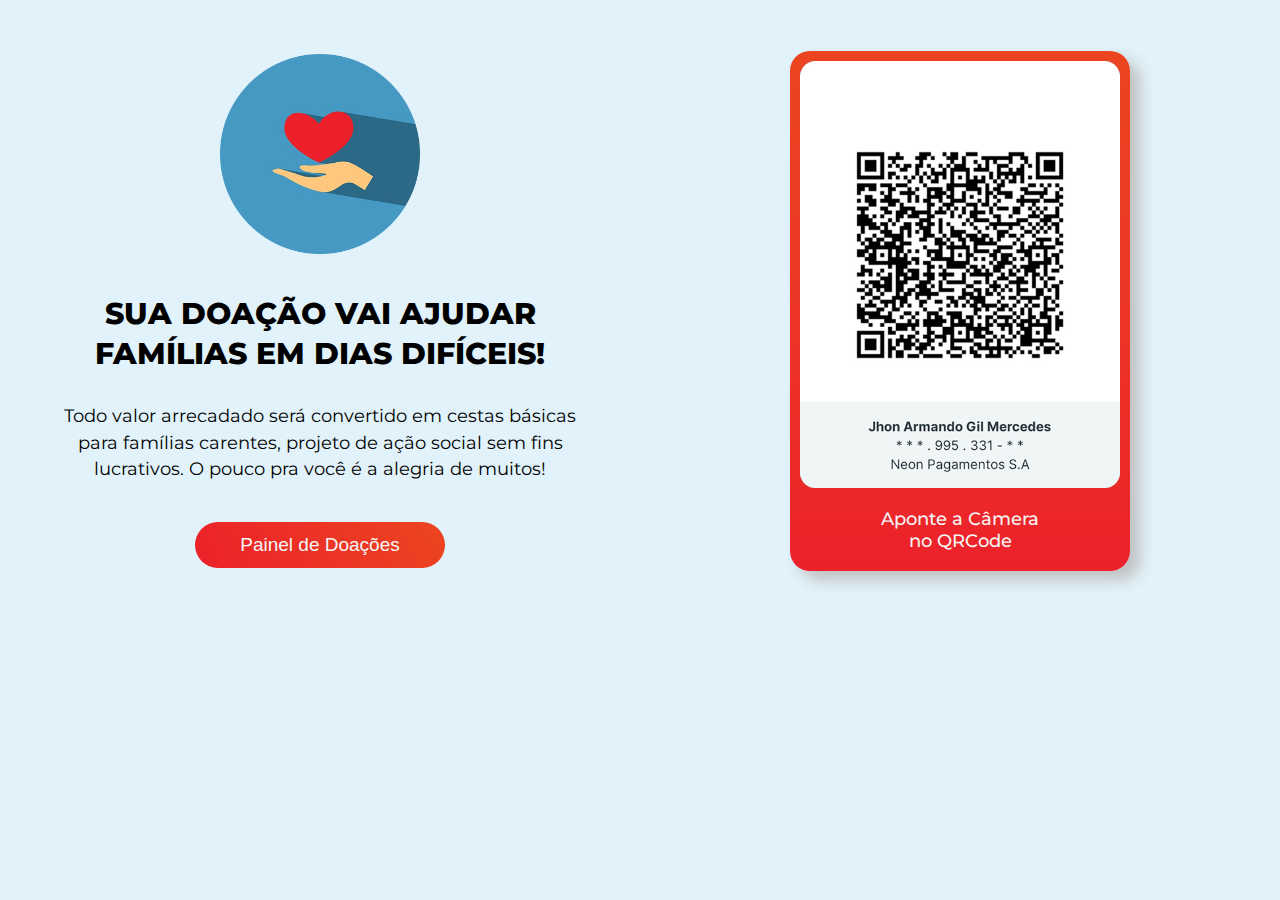
==== commit 7a444cd3: "alteração index.html" ====
--- a/index.html
+++ b/index.html
@@ -25,7 +25,7 @@
 					</p>
 				</div>
 			<a href="dash.html">
-				<button>Painel Doações</button>
+				<button>Painel de Doações</button>
 			</a>
 		</section>
 
--- a/css/estilo.css
+++ b/css/estilo.css
@@ -57,7 +57,7 @@
 	border-radius: 40px;
 	border: none;
 	font-size: 19px;
-	font-weight: 600;
+	font-weight: 500;
 	color: #f5f5f5;
 	background-color: #ec212a;
 	background-image: linear-gradient(62deg, #ec212a 0%, #ec4520 100%);
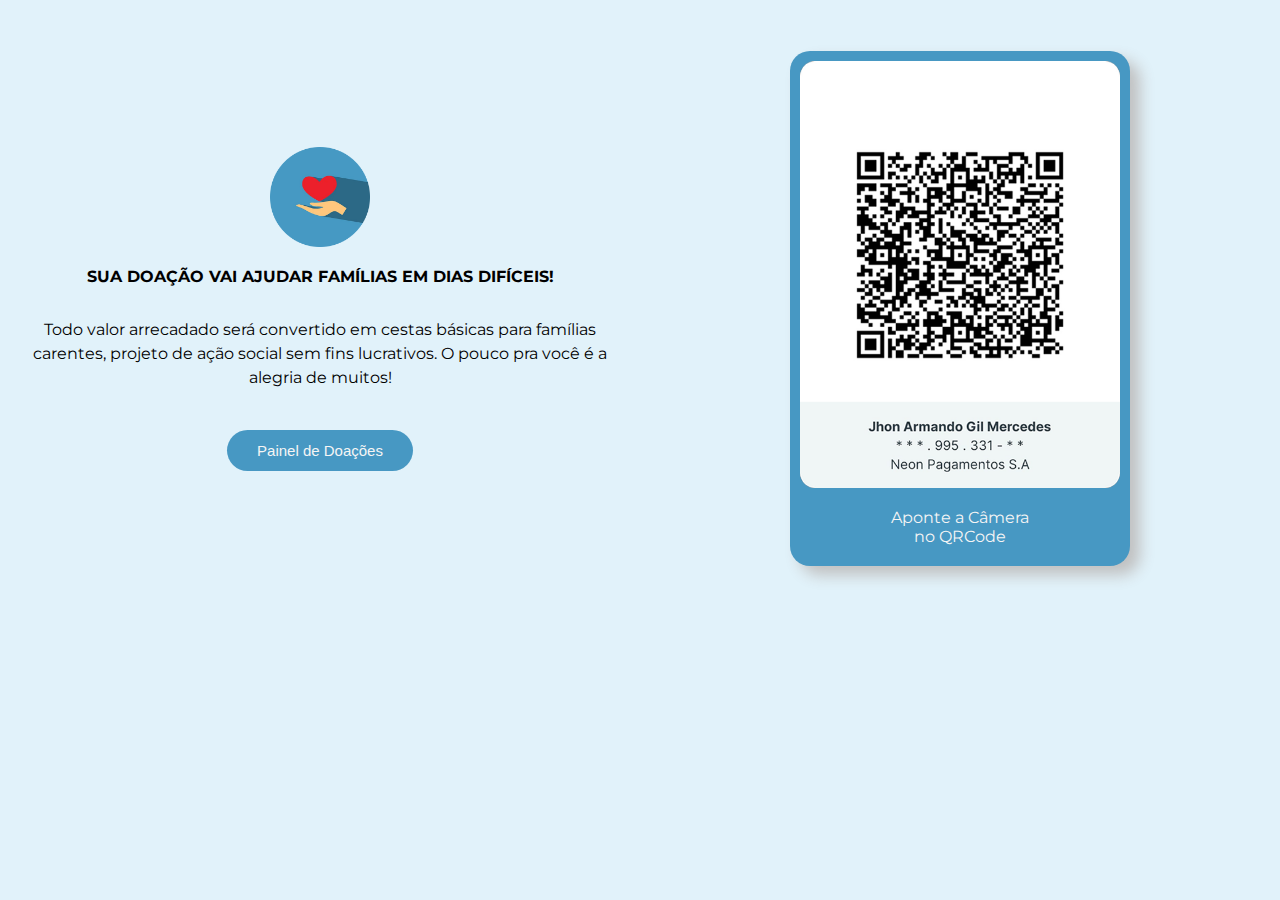
==== commit 4ab7d2b1: "testando responsividade" ====
--- a/index.html
+++ b/index.html
@@ -3,7 +3,7 @@
 <head>
 	<meta charset="utf-8">
 	<meta http-equiv="X-UA-Compatible" content="IE=edge">
-	<meta name="viewport" content="width=device-width, initial-scale=1">
+	<meta name="viewport" content="width=device-width, initial-scale=1.0">
 	<link rel="shortcut icon" href="./img/favicon.ico">
 	<link rel="stylesheet" href="./css/estilo.css">
 	<title>Faça uma Família Feliz!</title>
@@ -35,7 +35,7 @@
 					<img src="./img/qr.png">
 					<p>Aponte a Câmera<br>no QRCode</p>
 				</div>
-			
+				
 		</section>
 
 	</main>
--- a/css/estilo.css
+++ b/css/estilo.css
@@ -4,21 +4,20 @@
 	padding: 0;
 }
 body{
-	width: 100%;
-	height: auto!important;
+	height: auto;
 	background-color:#e1f2fa;
-	background-image: ;
 	font-family: montserrat;
-	font-weight: 400;
-	display: flex;
 	vertical-align: center;
+	overflow: hidden;
 }
 main{
-	width: 1320px;
-	margin: 0 auto;
 	display: flex;
+	flex-direction: row;
+	height: 100%;
+	margin: 0 10px;
 	align-items: center;
 	margin-top: 4%;
+	
 }
 .esquerdo{
 	width: 50%;
@@ -27,52 +26,52 @@
     align-items: center;
     justify-content: center;
 	margin: 0 auto;
-	margin: 0 0 0 0;
+	margin-right: 20px;
+	
 }
 
 .esquerdo img{
-	width: 200px;
+	width: 100px;
 }
 .esquerdo h1,p{
 	text-align: center;
 }
 .esquerdo .texto{
-	width:80% ;
+	width: 100% ;
 	
 }
 .esquerdo .texto h1{
-	font-size: 1.9em;
+	font-size: 1em;
 	text-transform: uppercase;
-	font-weight: 800;
-	margin:40px 0 0 0 ;
+	margin:20px 0 0 0 ;
 	line-height: 1.3;
 }
 .esquerdo p{
 	margin: 30px 0 40px 0;
-	font-size: 1.1em;
+	font-size: auto;
 	line-height: 1.5;
 }
 .esquerdo button{
-	padding: 12px 45px;
+	padding: 12px 30px;
 	border-radius: 40px;
 	border: none;
-	font-size: 19px;
-	font-weight: 500;
+	font-size: 15px;
 	color: #f5f5f5;
-	background-color: #ec212a;
-	background-image: linear-gradient(62deg, #ec212a 0%, #ec4520 100%);
+	font-style: bold;
+	background-color: #4798c3;
 	cursor: pointer;
-	transition: background-color 1s ease;
+	
 }
-.esquerdo button:hover{
-	background: #ec4520;
-}
+/* .esquerdo button:hover{
+	background: #03476c;
+} */
 
 /*********** COMEÇO LADO DIREITO **************/
 
 .direito{
 	width: 50%;
 	display: flex;
+	
 }
 .direito img{
 	width: 100%;
@@ -83,19 +82,18 @@
 	flex-wrap: wrap;
     align-items: center;
     width: 320px;
-    height: 520px;
+    height: auto;
     position: relative;
-    background-image: linear-gradient(to top, #ec212b, #ec2c28, #ec3526, #ec3d23, #ec4421);
+    background: #4798c3;;
     box-shadow: 10px 9px 15px #c0c0c0;
     border-radius: 20px;
     margin: 0 auto;
     padding: 0 10px;
 }
 .direito .pix p{
-	font-size: 18px;
+	font-size: auto;
 	padding: 20px;
 	margin-top: 5px;
-	font-weight: 500;
 	color: #f5f5f5;
 	margin: 0 auto;
 }
